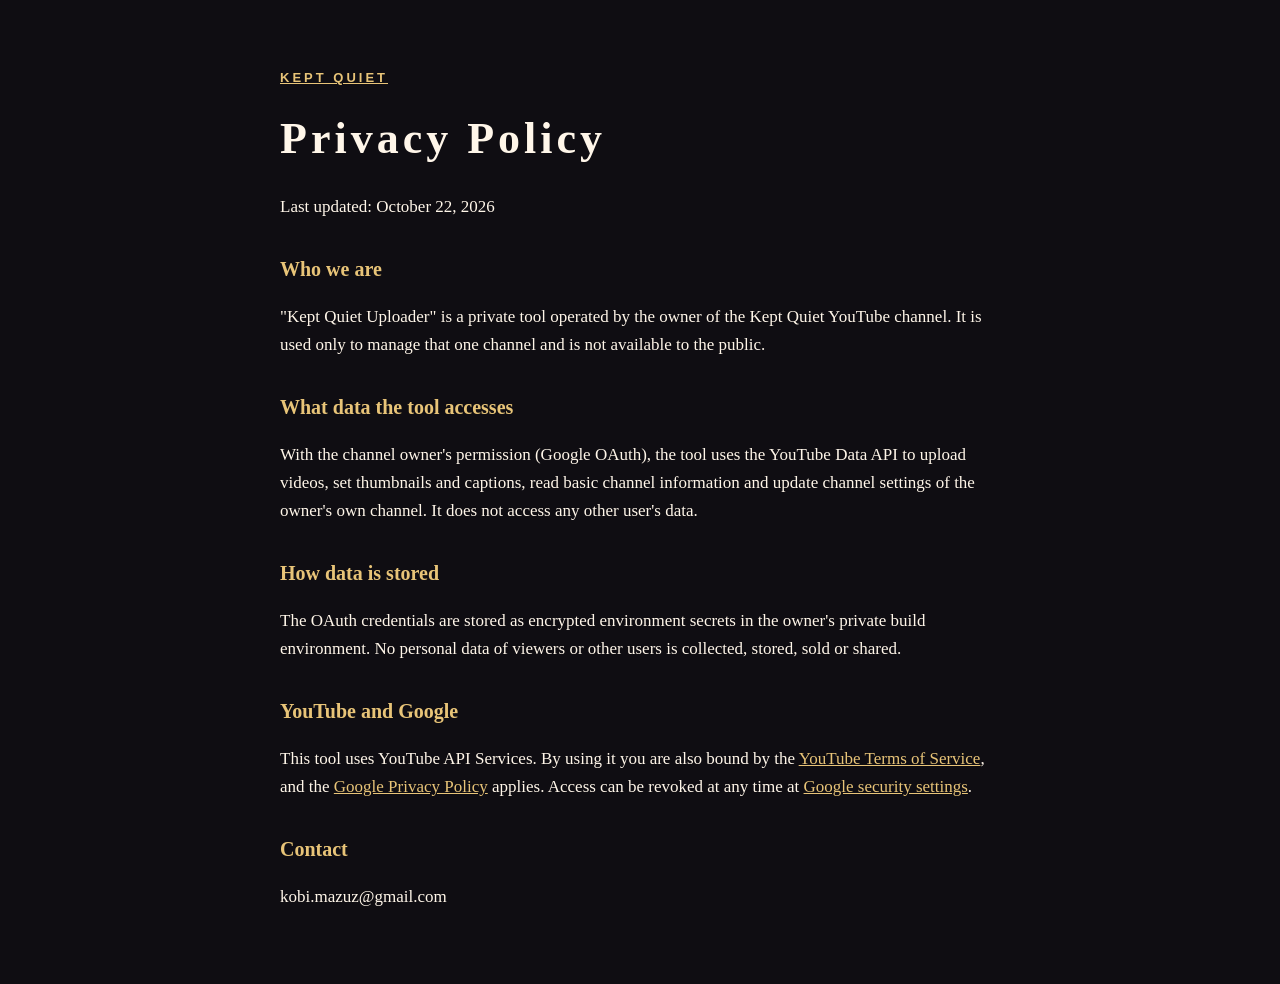
==== privacy.html @ aa8ffc6a "Kept Quiet home page, privacy policy and terms Co-Authored-By: Claude Opus 5.5 <noreply@anthropic.co" ====
<!doctype html>
<html lang="en"><head><meta charset="utf-8"><meta name="viewport" content="width=device-width,initial-scale=1">
<title>Privacy Policy | Kept Quiet</title><link rel="stylesheet" href="style.css"></head>
<body><main>
<p class="tag"><a href="index.html">Kept Quiet</a></p>
<h1>Privacy Policy</h1>
<p>Last updated: October 22, 2026</p>
<h2>Who we are</h2>
<p>"Kept Quiet Uploader" is a private tool operated by the owner of the Kept Quiet YouTube channel. It is used only
to manage that one channel and is not available to the public.</p>
<h2>What data the tool accesses</h2>
<p>With the channel owner's permission (Google OAuth), the tool uses the YouTube Data API to upload videos, set
thumbnails and captions, read basic channel information and update channel settings of the owner's own channel.
It does not access any other user's data.</p>
<h2>How data is stored</h2>
<p>The OAuth credentials are stored as encrypted environment secrets in the owner's private build environment.
No personal data of viewers or other users is collected, stored, sold or shared.</p>
<h2>YouTube and Google</h2>
<p>This tool uses YouTube API Services. By using it you are also bound by the
<a href="https://www.youtube.com/t/terms">YouTube Terms of Service</a>, and the
<a href="https://policies.google.com/privacy">Google Privacy Policy</a> applies. Access can be revoked at any time at
<a href="https://security.google.com/settings/security/permissions">Google security settings</a>.</p>
<h2>Contact</h2>
<p>kobi.mazuz@gmail.com</p>
</main></body></html>
---- style.css ----
:root{--bg:#0f0d12;--fg:#fff6e9;--muted:#bdb3a6;--gold:#e8c478}
*{box-sizing:border-box}body{margin:0;background:var(--bg);color:var(--fg);font:17px/1.65 Georgia,serif}
main{max-width:760px;margin:0 auto;padding:56px 20px}a{color:var(--gold)}
h1{font-size:44px;letter-spacing:4px;margin:16px 0 4px}h2{color:var(--gold);font-size:20px;margin-top:32px}
.tag{color:var(--gold);letter-spacing:3px;font:600 13px/1.4 Arial,sans-serif;text-transform:uppercase}
img.logo{width:120px;height:120px;border-radius:50%}footer{color:var(--muted);font-size:14px;margin-top:48px}
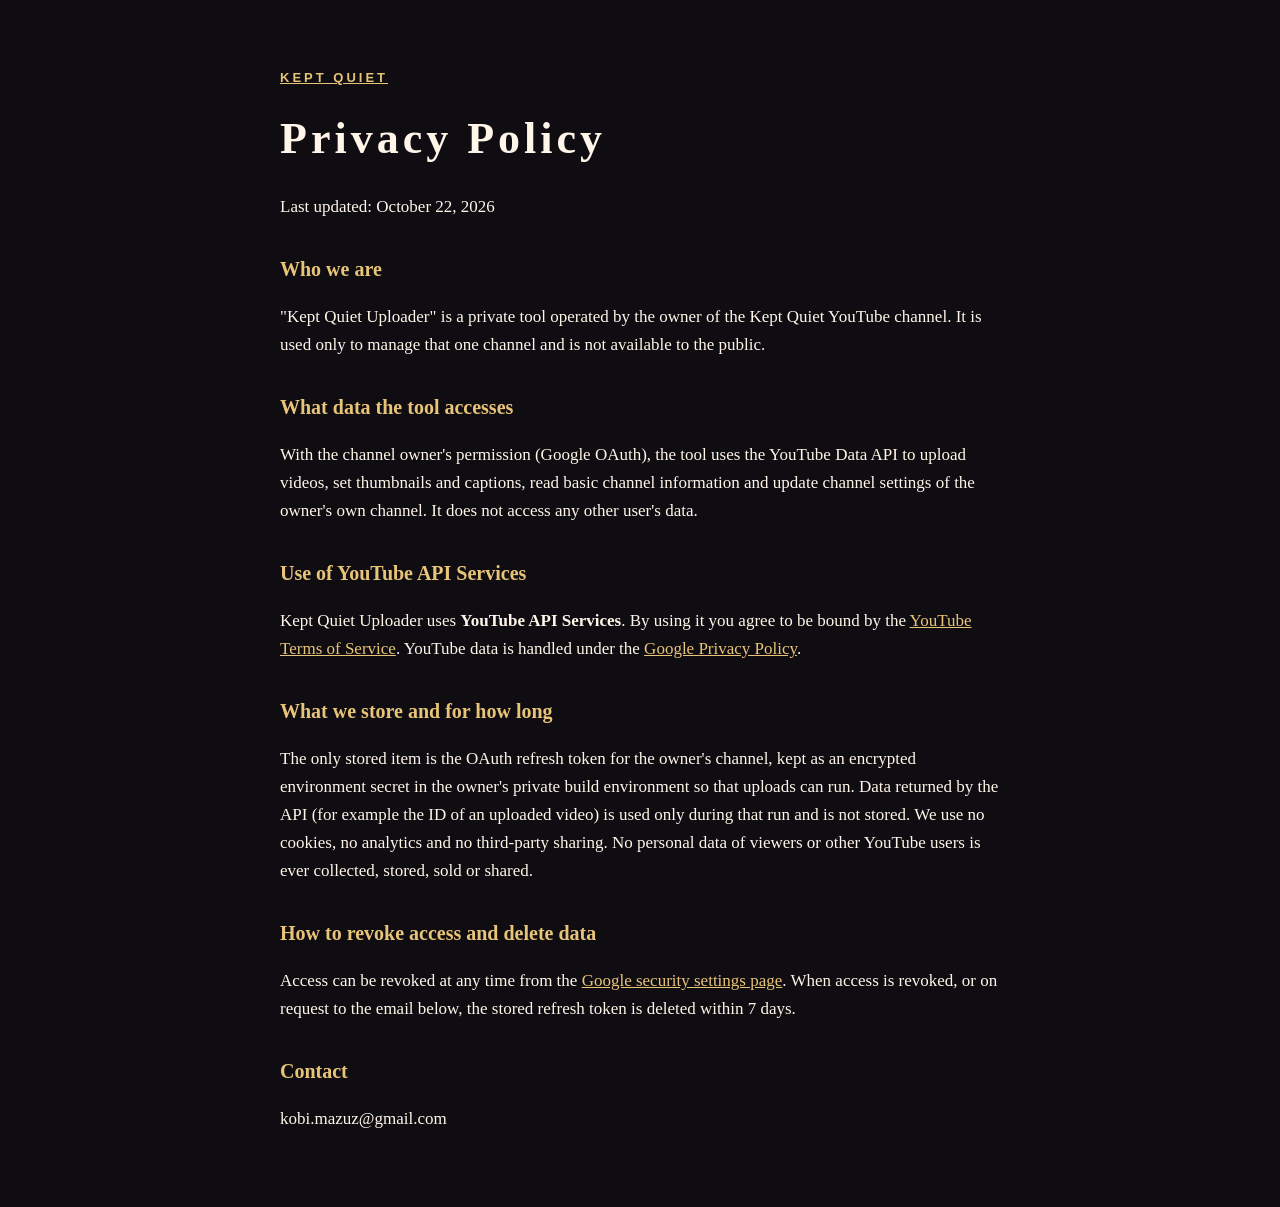
==== commit ee4550ed: "YouTube API Services statement, data retention and deletion policy Co-Authored-By: Claude Opus 5.5 <" ====
--- a/privacy.html
+++ b/privacy.html
@@ -12,14 +12,19 @@
 <p>With the channel owner's permission (Google OAuth), the tool uses the YouTube Data API to upload videos, set
 thumbnails and captions, read basic channel information and update channel settings of the owner's own channel.
 It does not access any other user's data.</p>
-<h2>How data is stored</h2>
-<p>The OAuth credentials are stored as encrypted environment secrets in the owner's private build environment.
-No personal data of viewers or other users is collected, stored, sold or shared.</p>
-<h2>YouTube and Google</h2>
-<p>This tool uses YouTube API Services. By using it you are also bound by the
-<a href="https://www.youtube.com/t/terms">YouTube Terms of Service</a>, and the
-<a href="https://policies.google.com/privacy">Google Privacy Policy</a> applies. Access can be revoked at any time at
-<a href="https://security.google.com/settings/security/permissions">Google security settings</a>.</p>
+<h2>Use of YouTube API Services</h2>
+<p>Kept Quiet Uploader uses <b>YouTube API Services</b>. By using it you agree to be bound by the
+<a href="https://www.youtube.com/t/terms">YouTube Terms of Service</a>. YouTube data is handled under the
+<a href="https://policies.google.com/privacy">Google Privacy Policy</a>.</p>
+<h2>What we store and for how long</h2>
+<p>The only stored item is the OAuth refresh token for the owner's channel, kept as an encrypted environment secret in
+the owner's private build environment so that uploads can run. Data returned by the API (for example the ID of an
+uploaded video) is used only during that run and is not stored. We use no cookies, no analytics and no third-party
+sharing. No personal data of viewers or other YouTube users is ever collected, stored, sold or shared.</p>
+<h2>How to revoke access and delete data</h2>
+<p>Access can be revoked at any time from the
+<a href="https://security.google.com/settings/security/permissions">Google security settings page</a>. When access is
+revoked, or on request to the email below, the stored refresh token is deleted within 7 days.</p>
 <h2>Contact</h2>
 <p>kobi.mazuz@gmail.com</p>
 </main></body></html>
--- a/style.css
+++ b/style.css
@@ -4,3 +4,4 @@
 h1{font-size:44px;letter-spacing:4px;margin:16px 0 4px}h2{color:var(--gold);font-size:20px;margin-top:32px}
 .tag{color:var(--gold);letter-spacing:3px;font:600 13px/1.4 Arial,sans-serif;text-transform:uppercase}
 img.logo{width:120px;height:120px;border-radius:50%}footer{color:var(--muted);font-size:14px;margin-top:48px}
+a.yt{display:inline-block;background:#ff0000;color:#fff;text-decoration:none;font:700 16px Arial,sans-serif;padding:12px 20px;border-radius:8px}
